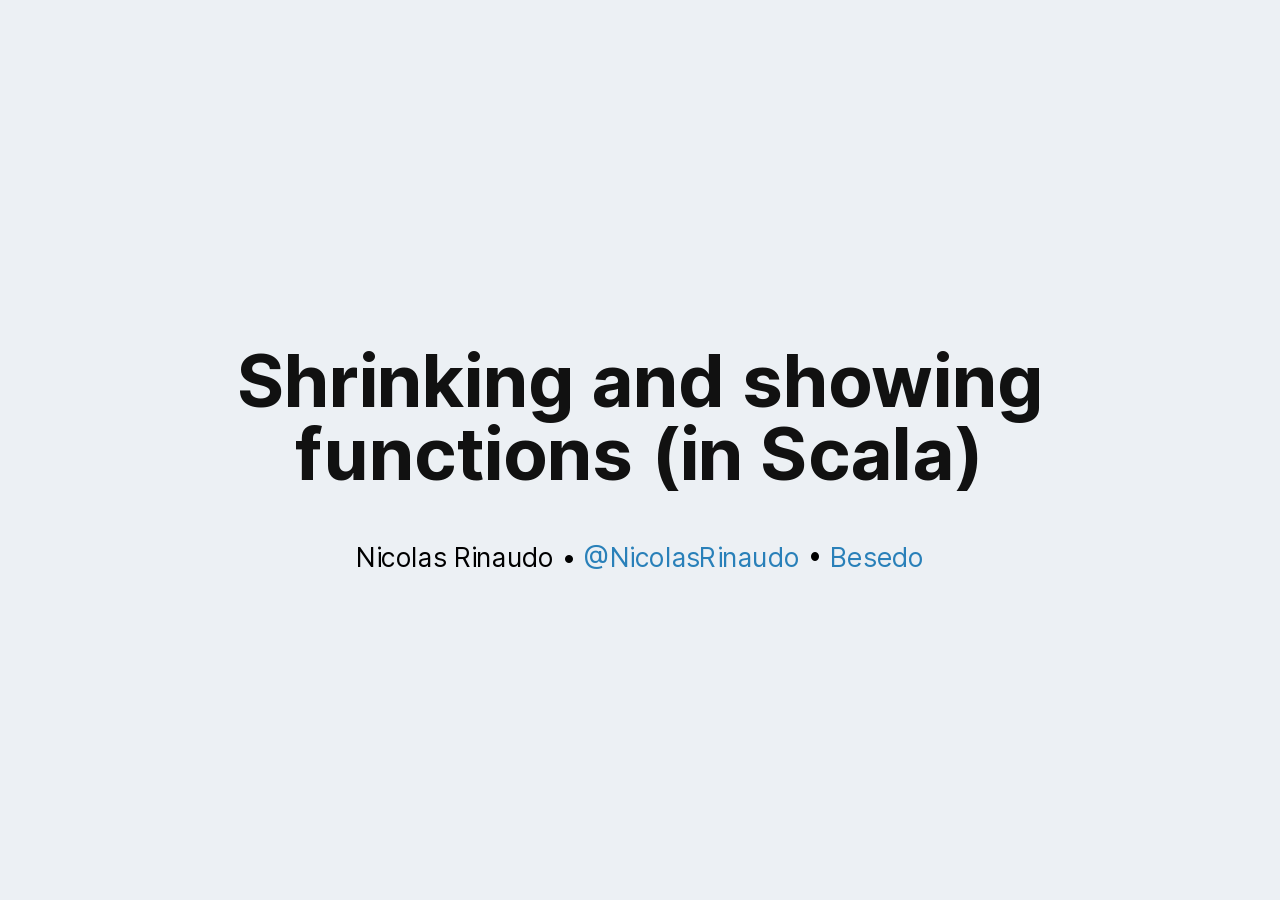
==== index.html @ 838c1897 "updated site" ====
<!DOCTYPE html>
<html>
    <head>
        <title>Shrinking and showing functions (in Scala)</title>
        <meta http-equiv="Content-Type" content="text/html; charset=UTF-8"/>
        <link rel="stylesheet" type="text/css" href="css/style.css"/>
    </head>
    <body>
        <textarea id="source">
class: center, middle

# Shrinking and showing functions (in Scala)

Nicolas Rinaudo • [@NicolasRinaudo] • [Besedo]

---




```scala
val propReverseAppend = forAllNoShrink { (
    xs: List[Int],
    ys: List[Int]
  ) =>
    xs.reverse ++ ys.reverse == (xs ++ ys).reverse
}
```
--

```scala
validate(propReverseAppend)
// ✖ Failed with:
//  - ARG_0: List(2147483647, -416991762, 1919426110, 214748364…
//  - ARG_1: List(1983671757, 1143650104, -756315050, 181756746…
```

---

```scala
val propReverseAppend = forAll { (
    xs: List[Int],
    ys: List[Int]
  ) =>
    xs.reverse ++ ys.reverse == (xs ++ ys).reverse
}
```
--

```scala
validate(propReverseAppend)
// ✖ Failed with:
//  - ARG_0: List(0)
//  - ARG_1: List(1)
```

---

```scala
val propMapFilter = forAll { (
    is: List[Int],
    f : Int => Int,
    p : Int => Boolean
  ) =>
    is.filter(p).map(f) == is.map(f).filter(p)
}
```

--

```scala
validate(propMapFilter)
// ✖ Failed with:
//  - ARG_0: List(1)
//  - ARG_1: <function>
//  - ARG_2: <function>
```

---

class: center, middle

# `Unit => C`

---

```scala
val propUnit = forAll { (f: Unit => Int) =>
  f() == 0
}
```

--

```scala
validate(propUnit)
// ✖ Failed with:
//  - ARG_0: <function>
```

---

```scala
case class UnitFun[C](value: C) extends (Unit => C) {

  override def apply(u: Unit) = value

  override def toString = s"{() => $value}"
}
```

---

```scala
implicit def arbUnitFun[C: Arbitrary] = Arbitrary[Unit => C](
  arbitrary[C].map(UnitFun.apply)
)
```

---

```scala
val propUnit = forAll { (f: Unit => Int) =>
  f() == 0
}
```

--

```scala
validate(propUnit)
// ✖ Failed with:
//  - ARG_0: {() => 581163233}
```

---

```scala
implicit def shrinkUnit[C: Shrink] = Shrink[Unit => C] {

    case UnitFun(c) => shrink(c).map(UnitFun.apply)

    case _          => Stream.empty
}
```

---

```scala
val propUnit = forAll { (f: Unit => Int) =>
  f() == 0
}
```

--

```scala
validate(propUnit)
// ✖ Failed with:
//  - ARG_0: {() => 1}
```

---

## Key takeaways

When the domain is small enough, it's easy:
- introduce a dedicated type with custom toString and shrink
- override the default `Arbitrary` function instance for that type.


---

class: center, middle

# `Boolean => C`

---

```scala
val propBool = forAll { (f: Boolean => Int) =>
  f(true) == f(false)
}
```

--

```scala
validate(propBool)
// ✖ Failed with:
//  - ARG_0: <function>
```

---

```scala
case class BoolFun[C](f: Boolean => C) extends (Boolean => C) {
  override def apply(b: Boolean) = f(b)
  override def toString =
    s"{true => ${f(true)}, false => ${f(false)}}"
}
```

---

```scala
def genBoolean[C: Arbitrary]: Gen[Boolean => C] =
  Gen.function1[Boolean, C](arbitrary[C]).
    map(BoolFun.apply)

implicit def arbBoolean[C: Arbitrary]: Arbitrary[Boolean => C] =
  Arbitrary(genBoolean[C])
```

---

```scala
val propBool = forAll { (f: Boolean => Int) =>
  f(true) == f(false)
}
```

--

```scala
validate(propBool)
// ✖ Failed with:
//  - ARG_0: {true => 2147483647, false => 1862882517}
```

---

```scala
def booleanFunction[C](onTrue: => C, onFalse: => C): Boolean => C =  {
  case true  => onTrue
  case false => onFalse
}
```

```scala
implicit def shrinkBoolean[C: Shrink]: Shrink[Boolean => C] =
  Shrink {
    case BoolFun(f) =>
      shrink(f(true)).map(c => BoolFun(booleanFunction(c, f(false)))) #:::
      shrink(f(false)).map(c => BoolFun(booleanFunction(f(true), c)))

    case _ =>
      Stream.empty
  }
```

---

```scala
val propBool = forAll { (f: Boolean => Int) =>
  f(true) == f(false)
}
```

--

```scala
validate(propBool)
// ✖ Failed with:
//  - ARG_0: {true => 0, false => 1}
```

---

## Key takeaways

Working with booleans is not very different than with units.

Maybe we can factor out the common aspects?

---

class: center, middle

# `A =>> C`





---

Not taking a Shrink[C] here because I'm listing the things we need from the initial implems:
- `toString` (which we refactor to `table`)
- a shrinking mechanism

```scala
trait =>>[A, C] extends (A => C) {
  def table: List[(A, C)]
  def shrink(shrinkC: C => Stream[C]): Stream[A =>> C]

  override def toString = table.map { case (in, out) => s"$in => $out" }.mkString("{", ", ", "}")
}
```

---

```scala
implicit def shrinkFunction[A, C: Shrink] = Shrink[A => C] {

  case f: (A =>> C) => f.shrink(shrink[C])

  case _            => Stream.empty
}

```

---

Let's define a creation helper so that it's slightly less painful in the future...

---

```scala
def fun[A, C](
  eval    : A => C,
  values  : => List[(A, C)],
  shrinker: (C => Stream[C]) => Stream[A =>> C]
) = new (A =>> C) {

  override def apply(a: A) = eval(a)

  override def table = values

  override def shrink(shrinkC: C => Stream[C]) = shrinker(shrinkC)
}
```

---

```scala
def unit[C](value: C): (Unit =>> C) = fun(
  eval     = _ => value,

  values   = List(() -> value),

  shrinker = shrinkC => shrinkC(value).map(unit)
)
```

---

```scala
implicit def arbFun[A: Cogen, C: Arbitrary] = Arbitrary[A => C] {
  Gen.function1[A, C](arbitrary[C]).map(???)
}
```

Can we abstract over the notion of, given an `A => C`, going into an `A =>> C`?

---

```scala
trait Argument[A] {
  def build[C](f: A => C): A =>> C
}

object Argument {
  def apply[A](implicit arg: Argument[A]): Argument[A] = arg
}
```

---

```scala
implicit def arbFun[A: Argument: Cogen, C: Arbitrary] =
  Arbitrary[A => C] {
    Gen.function1[A, C](arbitrary[C]).
      map(Argument[A].build)
  }
```

---

```scala
implicit def argUnit = new Argument[Unit] {
  override def build[C](f: Unit => C) = unit(f())
}
```

---

```scala
val propUnit = forAll { (f: Unit => Int) =>
  f() == 0
}
```

--

```scala
validate(propUnit)
// ✖ Failed with:
//  - ARG_0: {() => 1}
```

---

## Placeholder

```scala
def bool[C](f: Boolean => C): (Boolean =>> C) = {
  def copy(onTrue: C = f(true), onFalse: C = f(false)) = bool {
    case true  => onTrue
    case false => onFalse
  }

  fun(
    eval     = f,

    values   = List(true -> f(true), false -> f(false)),

    shrinker = shrinkC =>
      shrinkC(f(true)).map(c => copy(onTrue = c)) #:::
      shrinkC(f(false)).map(c => copy(onFalse = c))
  )
}
```

---

```scala
implicit def argBool = new Argument[Boolean] {
  override def build[C](f: Boolean => C) = bool(f)
}
```

---

```scala
val propBool = forAll { (f: Boolean => Int) =>
  f(true) == f(false)
}
```

--

```scala
validate(propBool)
// ✖ Failed with:
//  - ARG_0: {true => 0, false => 1}
```

---

```scala
sealed trait Answer

object Answer {
  case object Yes extends Answer
  case object No extends Answer
}
```

---

## Placeholder

```scala
def imap[A, B, C](
  to  : A => B,
  from: B => A,
  f   : B =>> C
): (A =>> C) = fun(

    eval     = to andThen f,

    values   = f.table.map {
      case (b, c) => (from(b),  c)
    },

    shrinker = shrinkC => f.
      shrink(shrinkC).
      map { b2c => imap(to, from, b2c) }
  )
```

---

```scala
implicit val argAnswer = new Argument[Answer] {
  val to: Answer => Boolean = {
    case Answer.Yes => true
    case Answer.No  => false
  }

  val from: Boolean => Answer = {
    case true => Answer.Yes
    case false => Answer.No
  }

  override def build[C](f: Answer => C) =
    imap(to, from, bool(from andThen f))
}
```

---

```scala
val propAnswer = forAll { (f: Answer => Int) =>
  f(Answer.Yes) == f(Answer.No)
}
```

--

```scala
validate(propAnswer)
// ✖ Failed with:
//  - ARG_0: {Yes => 0, No => 1}
```

---

```scala
def argMap[A, B: Argument](to: A => B, from: B => A) =
  new Argument[A] {
    override def build[C](f: A => C) =
      imap(to, from, Argument[B].build(from andThen f))
  }
```

---

```scala
implicit val argAnswer = {
  val to: Answer => Boolean = {
    case Answer.Yes => true
    case Answer.No  => false
  }

  val from: Boolean => Answer = {
    case true => Answer.Yes
    case false => Answer.No
  }

  argMap(to, from)
}
```

---

```scala
val propAnswer = forAll { (f: Answer => Int) =>
  f(Answer.Yes) == f(Answer.No)
}
```

--

```scala
validate(propAnswer)
// ✖ Failed with:
//  - ARG_0: {Yes => 0, No => 1}
```

---

At this point we've done something fairly nice: we've expressed an `Argument` for a given type in terms of a pre-existing instance for an equivalent type.

This is where we dig in our theorical knowledge to remember that types of equal arity were equivalent: it's always possible to have a mapping from one to the other and back.

What if we provided the basic building blocks?

---

Either, which is pretty simple: `Either[A, B] =>> C`.

A sum type is a discriminated union of values. So `Either[A, B]` is really `Left(a)` union `Right(b)`.

Similarly: `Either[A, B] =>> C` is really `Left[A] =>> C` union `Right[B] =>> C`


---

```scala
def left[A, B, C](f: A =>> C): (Either[A, B] =>> C) = fun(
  eval     = {
    case Left(a) => f(a)
    case Right(_) => ???
  },

  values   = f.table.map { case (a, c) => (Left(a), c) },

  shrinker = shrinkC => f.shrink(shrinkC).map(left)
)
```

---

We have a problem. `FunLeft` is suddenly not defined for all of its domain.

But... that's not a *problem*, it's a feature! We want to shrink our functions, right? This allows us to shrink their domains, removing entire swathes of possible values in one go.

This requires some refactoring though...

---




```scala
trait =>>[A, C] extends (A => Option[C]) {

  def table: List[(A, C)]

  def shrink(shrinkC: C => Stream[C]): Stream[A =>> C]

  override def toString = table.
    map { case (in, out) => s"$in => $out" }.
    mkString("{", ", ", "}")
}
```

---

```scala
def fun[A, C](
  eval    : A => Option[C],
  values  : => List[(A, C)],
  shrinker: (C => Stream[C]) => Stream[A =>> C]
) = new (A =>> C) {

  override def apply(a: A) = eval(a)

  override def table = values

  override def shrink(shrinkC: C => Stream[C]) = shrinker(shrinkC)
}
```

---

```scala
def unit[C](value: C): (Unit =>> C) = fun(
  eval     = _ => Some(value),
  values   = List(() -> value),
  shrinker = shrinkC => shrinkC(value).map(unit)
)
```

---

```scala
def void[A, C]: (A =>> C) = fun(
  eval     = _ => None,
  values   = List.empty,
  shrinker = _ => Stream.empty
)
```

---

```scala
def unit[C](value: C): (Unit =>> C) = fun(
  eval     = _ => Some(value),
  values   = List(() -> value),
  shrinker = shrinkC => void[Unit, C] #:: shrinkC(value).map(unit)
)
```

---

```scala
def imap[A, B, C](
  to  : A => B,
  from: B => A,
  f   : B =>> C
): (A =>> C) = fun(

  eval     = a => f(to(a)),

  values   = f.table.map { case (b, c) => from(b) -> c },

  shrinker = shrinkC => f.
    shrink(shrinkC).
    map { b2c => imap(to, from, b2c) }
)
```

---

Good opportunity to revisit the current infra we developed.

---

```scala
trait Argument[A] {
  def build[C](f: A => C): A =>> C
}

object Argument {
  def apply[A](implicit arg: Argument[A]): Argument[A] = arg
}
```

---


```scala
implicit def argUnit = new Argument[Unit] {
  override def build[C](f: Unit => C) = unit(f())
}

def argMap[A, B: Argument](to: A => B, from: B => A) = new Argument[A] {
  override def build[C](f: A => C) = imap(to, from, Argument[B].build(from andThen f))
}
```


---

```scala
implicit def arbFun[A: Argument: Cogen, C: Arbitrary] =
  Arbitrary[A => C] {
    Gen.function1[A, C](arbitrary[C]).
      map(Argument[A].build)
  }
//              map(Argument[A].build)
//                              ^
// On line 5: error: polymorphic expression cannot be instantiated to expected type;
//         found   : [C(in method build)](A => C(in method build)) => A =>> C(in method build)
//         required: (A => C(in method arbFun)) => (A => C(in method arbFun))
```

---

We can't do that, because `=>>` is partial, and we're working with total functions. We need some way of turning a `=>>` into a total function.

---

```scala
case class Fun[A, C](fun: A =>> C, undef: C) extends (A => C) {

  override def apply(a: A) = fun(a).getOrElse(undef)

  def shrink(shrinkC: C => Stream[C]): Stream[Fun[A, C]] =
    fun.shrink(shrinkC).map(f => copy(fun = f)) #:::
    shrinkC(undef).map(d => copy(undef = d))

  override def toString = {
    val raw = fun.table.map { case (a, c) => s"$a => $c" } ++
              List(s"_ => $undef")

    raw.mkString("{", ", ", "}")
  }
}
```

---

```scala
def genFun[A: Argument: Cogen, C: Arbitrary] =
  Gen.function1[A, C](arbitrary[C]).
    map(Argument[A].build)

implicit def arbFun[A: Argument: Cogen, C: Arbitrary] =
  Arbitrary[A => C](for {
    fun   <- genFun[A, C]
    undef <- arbitrary[C]
  } yield Fun(fun, undef))
```

---

```scala
implicit def shrinkFunction[A, C: Shrink] = Shrink[A => C] {

  case f: Fun[A, C] => f.shrink(shrink)

  case _            => Stream.empty
}
```

---

```scala
def left[A, B, C](f: A =>> C): (Either[A, B] =>> C) = fun(
  eval = {
    case Left(a)  => f(a)
    case Right(_) => None
  },
  values = f.table.map { case (a, c) => (Left(a), c) },
  shrinker = shrinkC => f.shrink(shrinkC).map(a2c => left(a2c))
)
```
---

```scala
def right[A, B, C](f: B =>> C): (Either[A, B] =>> C) = fun(
  eval = {
    case Left(_)  => None
    case Right(b) => f(b)
  },
  values = f.table.map { case (b, c) => (Right(b), c) },
  shrinker = shrinkC => f.shrink(shrinkC).map(b2c => right(b2c))
)
```

---

```scala
def union[A, C](f1: A =>> C, f2: A =>> C): (A =>> C) = fun(

  eval = a => f1(a).orElse(f2(a)),

  values = f1.table ++ f2.table,

  shrinker = shrinkC =>
    f1                                          #::
    f2                                          #::
    f1.shrink(shrinkC).map(f1 => union(f1, f2)) #:::
    f2.shrink(shrinkC).map(f2 => union(f1, f2))
)
```

---

```scala
implicit def argEither[A: Argument, B: Argument] = new Argument[Either[A, B]] {
  override def build[C](f: Either[A, B] => C) = union(
   left(Argument[A].build(a => f(Left(a)))),
   right(Argument[B].build(b => f(Right(b))))
  )
}
```

---

```scala
implicit val boolArg = {

  type Repr = Either[Unit, Unit]

  val to: Boolean => Repr = {
    case true => Left(())
    case false => Right(())
  }

  val from: Repr => Boolean = {
    case Left(()) => true
    case Right(()) => false
  }

  argMap(to, from)
}
```

---

```scala
val propBool = forAll { (f: Boolean => Int) =>
  f(true) == f(false)
}
```

--

```scala
validate(propBool)
// ✖ Failed with:
//  - ARG_0: {true => 0, _ => -1}
```

---

```scala
sealed trait Trilean

object Trilean {
  case object True extends Trilean
  case object False extends Trilean
  case object Unknown extends Trilean
}
```

---

## Placeholder

```scala
implicit val argTrilean = {

  type Repr = Either[Unit, Either[Unit, Unit]]

  val to: Trilean => Repr = {
    case Trilean.True    => Left(())
    case Trilean.False   => Right(Left(()))
    case Trilean.Unknown => Right(Right(()))
  }

  val from: Repr => Trilean = {
    case Left(())         => Trilean.True
    case Right(Left(()))  => Trilean.False
    case Right(Right(())) => Trilean.Unknown
  }

  argMap(to, from)
}
```

---

```scala
val propTrilean = forAll { (f: Trilean => Int) =>
  f(Trilean.True) == f(Trilean.False)
}
```

--

```scala
validate(propTrilean)
// ✖ Failed with:
//  - ARG_0: {True => 0, _ => -1}
```

---

## Placeholder

```scala
def couple[A, B, C](f: A =>> (B =>> C)): ((A, B) =>> C) = fun(

  eval = { case (a, b) =>
    for {
      b2c <- f(a)
      c   <- b2c(b)
    } yield c
  },

  values = for {
    (a, b2c) <- f.table
    (b, c)   <- b2c.table
  } yield (a, b) -> c,

  shrinker = shrinkC => f.
    shrink(b2c => b2c.shrink(shrinkC)).
    map(a2b2c => couple(a2b2c))
)
```

---

```scala
implicit def argTuple[A: Argument, B: Argument] = new Argument[(A, B)] {
  override def build[C](f: ((A, B)) => C) = couple(
    Argument[A].build(a => Argument[B].build(b => f((a, b))))
  )
}
```

---

```scala
case class BoolPair(b1: Boolean, b2: Boolean)

implicit val argBoolPair = {

  type Repr = (Boolean, Boolean)

  val to: BoolPair => Repr =
    pair => (pair.b1, pair.b2)

  val from: Repr => BoolPair = {
    case (b1, b2) => BoolPair(b1, b2)
  }

  argMap(to, from)
}
```

---

```scala
val propBoolPair = forAll { (f: BoolPair => Int) =>
  f(BoolPair(true, false)) == f(BoolPair(false, true))
}
```

--

```scala
validate(propBoolPair)
// ✖ Failed with:
//  - ARG_0: {BoolPair(true,false) => 0, _ => -1}
```

---

```scala
implicit def argOption[A: Argument] = {

  type Repr = Either[Unit, A]

  val to: Option[A] => Repr = {
    case Some(a) => Right(a)
    case None    => Left(())
  }

  val from: Repr => Option[A] = {
    case Right(a) => Some(a)
    case Left(_)  => None
  }

  argMap(to, from)
}
```

---

```scala
val propOption = forAll { (f: Option[Boolean] => Int) =>
  f(None) == f(Some(true))
}
```

--

```scala
validate(propOption)
// ✖ Failed with:
//  - ARG_0: {Some(true) => 0, _ => -1}
```

---

```scala
implicit def argList[A: Argument]: Argument[List[A]] = {

  type Repr = Option[(A, List[A])]

  val to: List[A] => Repr = {
    case head :: tail => Some((head, tail))
    case Nil          => None
  }

  val from: Repr => List[A] = {
    case Some((head, tail)) => head :: tail
    case None               => Nil
  }

  argMap(to, from)
}
```

---

.foreground[![Big badaboom](img/large-explosion.png)]

```scala
implicit def argList[A: Argument]: Argument[List[A]] = {

  type Repr = Option[(A, List[A])]

  val to: List[A] => Repr = {
    case head :: tail => Some((head, tail))
    case Nil          => None
  }

  val from: Repr => List[A] = {
    case Some((head, tail)) => head :: tail
    case None               => Nil
  }

  argMap(to, from)
}
```

---

```scala
def imap[A, B, C](
  to  : A => B,
  from: B => A,
  f   : => B =>> C
): (A =>> C) = fun(

  eval     = a => f(to(a)),

  values   = f.table.map { case (b, c) => from(b) -> c },

  shrinker = shrinkC => f.
    shrink(shrinkC).
    map { b2c => imap(to, from, b2c) }
)
```

---

```scala
def argMap[A, B](to: A => B, from: B => A)(implicit argB: => Argument[B]) = new Argument[A] {
  override def build[C](f: A => C) = imap(to, from, argB.build(from andThen f))
}
```

---

```scala
def left[A, B, C](f: => A =>> C): (Either[A, B] =>> C) = fun(
  eval = {
    case Left(a)  => f(a)
    case Right(_) => None
  },
  values = f.table.map { case (a, c) => (Left(a), c) },
  shrinker = shrinkC => f.shrink(shrinkC).map(a2c => left(a2c))
)
```
---

```scala
def right[A, B, C](f: => B =>> C): (Either[A, B] =>> C) = fun(
  eval = {
    case Left(_)  => None
    case Right(b) => f(b)
  },
  values = f.table.map { case (b, c) => (Right(b), c) },
  shrinker = shrinkC => f.shrink(shrinkC).map(b2c => right(b2c))
)
```

---

```scala
def union[A, C](f1: => A =>> C, f2: => A =>> C): (A =>> C) = fun(

  eval = a => f1(a).orElse(f2(a)),

  values = f1.table ++ f2.table,

  shrinker = shrinkC =>
    f1                                          #::
    f2                                          #::
    f1.shrink(shrinkC).map(f1 => union(f1, f2)) #:::
    f2.shrink(shrinkC).map(f2 => union(f1, f2))
)
```

---

```scala
implicit def argEither[A, B](implicit argA: => Argument[A], argB: => Argument[B]) = new Argument[Either[A, B]] {
  override def build[C](f: Either[A, B] => C) = union(
   left(argA.build(a => f(Left(a)))),
   right(argB.build(b => f(Right(b))))
  )
}
```

---

```scala
def couple[A, B, C](f: => A =>> (B =>> C)): ((A, B) =>> C) = fun(

  eval = { case (a, b) =>
    for {
      b2c <- f(a)
      c   <- b2c(b)
    } yield c
  },

  values = for {
    (a, b2c) <- f.table
    (b, c)   <- b2c.table
  } yield (a, b) -> c,

  shrinker = shrinkC => f.
    shrink(b2c => b2c.shrink(shrinkC)).
    map(a2b2c => couple(a2b2c))
)
```

---

```scala
implicit def argTuple[A, B](implicit argA: => Argument[A], argB: => Argument[B]) = new Argument[(A, B)] {
  override def build[C](f: ((A, B)) => C) = couple(
    argA.build(a => argB.build(b => f((a, b))))
  )
}
```

---

```scala
implicit def argList[A: Argument]: Argument[List[A]] = {

  type Repr = Option[(A, List[A])]

  val to: List[A] => Repr = {
    case head :: tail => Some((head, tail))
    case Nil          => None
  }

  val from: Repr => List[A] = {
    case Some((head, tail)) => head :: tail
    case None               => Nil
  }

  argMap(to, from)
}
```

---

```scala
val propList = forAll { (f: List[Boolean] => Int) =>
  f(List.empty) == f(List(true))
}
```

--

```scala
validate(propList)
// ✖ Failed with:
//  - ARG_0: {List(true) => 0, _ => -1}
```

---

## Placeholder

```scala
implicit def argInt: Argument[Int] = {

  type Repr = Either[(Boolean, Int), Boolean]

  def div2(i: Int): Int = math.floor(i / 2D).toInt

  val to: Int => Repr = {
    case 0  => Right(false)
    case -1 => Right(true)
    case i  => Left((i % 2 != 0, div2(i)))
  }

  val from: Repr => Int = {
    case Right(true)  => -1
    case Right(false) => 0
    case Left((b, i)) => 2 * i + (if(b) 1 else 0)
  }

  argMap(to, from)
}
```

---

```scala
val propInt = forAll { (f: Int => Int) =>
  f(1) == f(2)
}
```

--

```scala
validate(propInt)
// ✖ Failed with:
//  - ARG_0: {1 => 0, _ => -1}
```

---

```scala
implicit val argChar: Argument[Char] =
  argMap[Char, Int](_.toInt, _.toChar)
```

---

```scala
val propChar = forAll { (f: Char => Int) =>
  f('a') == f('b')
}
```

--

```scala
validate(propChar)
// ✖ Failed with:
//  - ARG_0: {a => 0, _ => -1}
```

---

```scala
implicit val argString: Argument[String] =
  argMap[String, List[Char]](_.toList, _.mkString)
```

---

```scala
val propString = forAll { (f: String => Int) =>
  f("Haskell") == f("Scala")
}
```

--

```scala
validate(propString)
// ✖ Failed with:
//  - ARG_0: {Scala => 0, _ => -1}
```

---

```scala
val propMapFilter = forAll { (
    is: List[Int],
    f : Int => Int,
    p : Int => Boolean
  ) =>
    is.filter(p).map(f) == is.map(f).filter(p)
}
```

--

```scala
validate(propMapFilter)
// ✖ Failed with:
//  - ARG_0: List(1)
//  - ARG_1: {_ => -3}
//  - ARG_2: {-3 => false, _ => true}
```

---

class: center, middle

# Questions?

Nicolas Rinaudo • [@NicolasRinaudo] • [Besedo]

[@NicolasRinaudo]:https://twitter.com/NicolasRinaudo
[Besedo]:https://twitter.com/besedo_official
    </textarea>
    <script src="js/remark.js" type="text/javascript">
    </script>
    <script type="text/javascript">
        var slideshow = remark.create({
          highlightStyle: 'github',
          highlightSpans: true,
          highlightLines: true
      });
    </script>
  </body>
</html>
---- css/style.css ----
@import './fira_code/fira_code.css';
@import './inter/inter.css';

body {
    font:           400 16px/1.5 'Inter';
    margin:         0;
	padding:        0;
	border:         0;
	vertical-align: baseline;
}

.remark-inline-code, .remark-code {
    font-family:  "Fira Code";
    color:         #586e75;
}

a .remark-inline-code {
    color: #268bd2;
}

.remark-code {
    border-radius: 5px;
    white-space:   pre-wrap;       /* CSS 3 */
    white-space:   -moz-pre-wrap;  /* Mozilla, since 1999 */
    white-space:   -pre-wrap;      /* Opera 4-6 */
    white-space:   -o-pre-wrap;    /* Opera 7 */
    word-wrap:     break-word;       /* Internet Explorer 5.5+ */
}

.remark-slide-content, .remark-slide-container {
    background: #ecf0f4;
}

.remark-slide-scaler {
    box-shadow: none;
}

h1, h2, h3, .section {
    color:       #111111;
    line-height: 100%;
}

.super {
    vertical-align: super;
    font-size:      .5em;
}

.section {
    font-weight: bold;
}

.section::after {
    content: ":";
}

h2 {
    margin: 32px 0;
    font-weight: 100;
}

a {
    color:           #2980b9;
    text-decoration: none;
}

blockquote {
  background:                 #f9f9f9;
  border-left:                10px solid #dfdedc;
  margin:                     1.5em 10px;
  padding:                    0.5em 10px;
  quotes:                     "\201C""\201D""\2018""\2019";
  color:                      #5f5e5c;
  border-top-right-radius:    5px;
  border-bottom-right-radius: 5px;
}

blockquote p {
  display: inline;
}

table {
    border-collapse: collapse;
    background:      #fff;
    width:           100%;
}

th {
    background: #2980b9;
    color:      #ecf0f4;
}

th, td {
    border:     1px solid #ecf0f4;
    padding:    5px 10px 5px 10px;
    text-align: center
}

/** Relatively nasty fix to fix cell width when a table appears bit by bit. */

.fix2 td, .fix2 th  {
  width: 50%;
}

.fix3 td, .fix3 th  {
  width: 33%;
}


th:empty, td:empty {
    background: #ecf0f4;
    padding:    0;
    width:      4px;
}

th .remark-inline-code {
    border:        none;
    background:    none;
    color:         #fff;
}

.fright {
    float: right;
}

.fleft {
    float: left;
}

.foreground {
    float: right;
    position: absolute;
    right: -200px;
    top: -100px;
}

.remark-slide-number {
    display: none;
}

.remark-code-span-highlighted, .remark-code-line-highlighted, .highlight {
    padding         : 0;
    background-color: #ffca40;
}

.highlight {
    padding-bottom  : 1px;
}

.highlight .remark-inline-code, .highlight .remark-code {
    color:         inherit;
    background:    inherit;
    border:        1px solid #52f2c5;
    padding-bottom: 0;
}

.remark-code-span-highlighted .hljs-comment, .remark-code-line-highlighted .hljs-comment,
.hljs-comment .remark-code-span-highlighted, .hljs-comment .remark-code-line-highlighted {
    color      : #000;
    font-weight: bold;
}

.annotated img {
    float   : right;
    position: absolute;
    right   : 100px;
    top     : 100px;
}

img {
    max-width: 100%;
}

.diff-rm .remark-code-span-highlighted, .highlight {
    background-color: #fdb8c0;
}

.diff-rm .remark-code-line-highlighted {
    background-color: #ffeef0;
    position: relative;
}

.diff-add .remark-code-span-highlighted, .highlight {
    background-color: #acf2bd;
}

.diff-add .remark-code-line-highlighted {
    background-color: #e6ffed;
    position: relative;
}
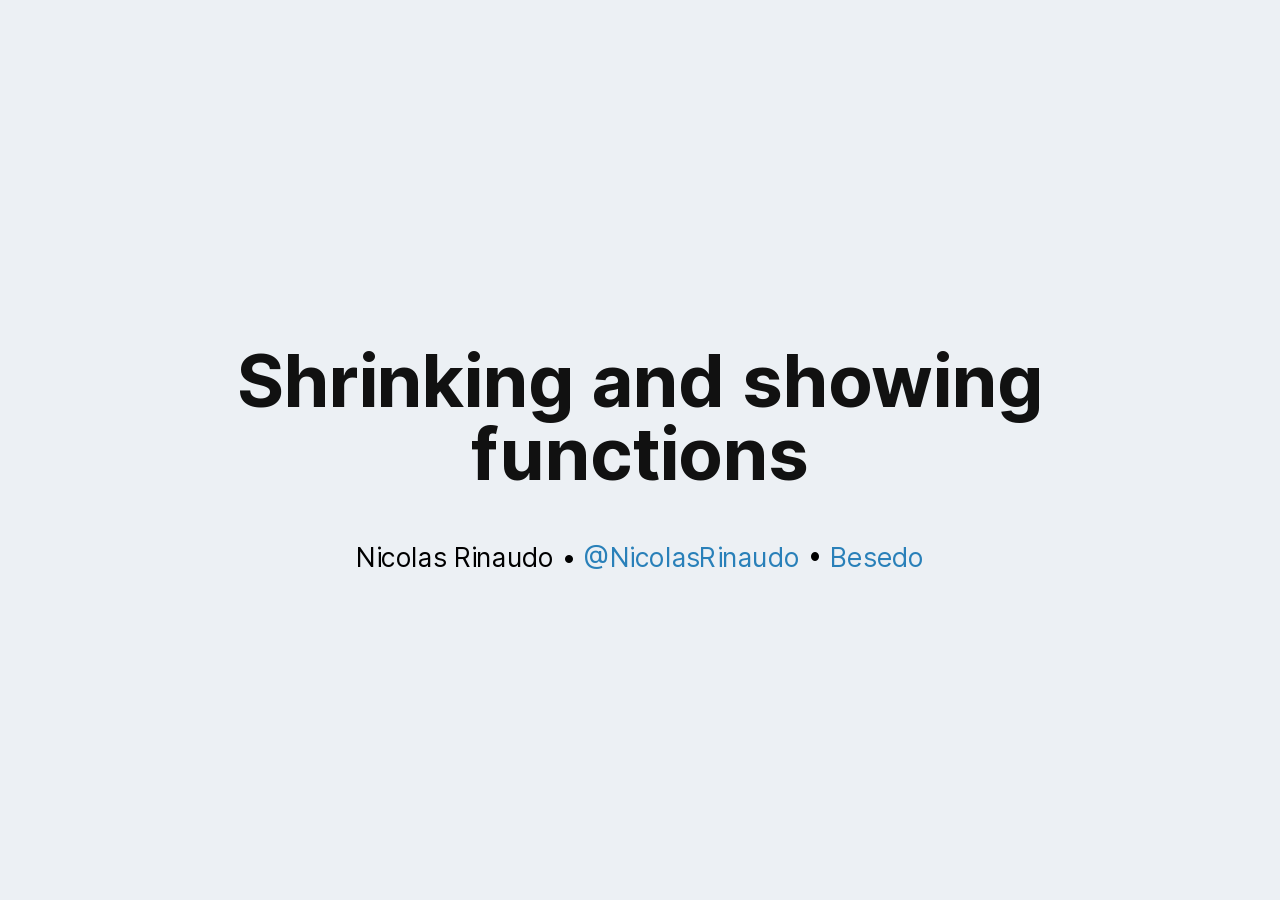
==== commit 4141faaf: "updated site" ====
--- a/index.html
+++ b/index.html
@@ -9,7 +9,7 @@
         <textarea id="source">
 class: center, middle
 
-# Shrinking and showing functions (in Scala)
+# Shrinking and showing functions
 
 Nicolas Rinaudo • [@NicolasRinaudo] • [Besedo]
 
@@ -17,6 +17,8 @@
 
 
 
+
+## A simple property
 
 ```scala
 val propReverseAppend = forAllNoShrink { (
@@ -26,6 +28,7 @@
     xs.reverse ++ ys.reverse == (xs ++ ys).reverse
 }
 ```
+
 --
 
 ```scala
@@ -36,6 +39,23 @@
 ```
 
 ---
+
+## A simple property
+
+.diff-rm[
+```scala
+*val propReverseAppend = forAll`NoShrink` { (
+    xs: List[Int],
+    ys: List[Int]
+  ) =>
+    xs.reverse ++ ys.reverse == (xs ++ ys).reverse
+}
+```
+]
+
+---
+
+## A simple property
 
 ```scala
 val propReverseAppend = forAll { (
@@ -55,6 +75,8 @@
 ```
 
 ---
+
+## Random functions
 
 ```scala
 val propMapFilter = forAll { (
@@ -80,9 +102,27 @@
 
 class: center, middle
 
+# Shrinking and showing functions
+
+Nicolas Rinaudo • [@NicolasRinaudo] • [Besedo]
+
+---
+
+class: center, middle
+
+# Shrinking and showing functions (in Scala)
+
+Nicolas Rinaudo • [@NicolasRinaudo] • [Besedo]
+
+---
+
+class: center, middle
+
 # `Unit => C`
 
 ---
+
+## Testing `Unit => C`
 
 ```scala
 val propUnit = forAll { (f: Unit => Int) =>
@@ -100,24 +140,31 @@
 
 ---
 
-```scala
-case class UnitFun[C](value: C) extends (Unit => C) {
-
-  override def apply(u: Unit) = value
-
-  override def toString = s"{() => $value}"
-}
-```
-
----
+## Showing `Unit => C`
+
+```scala
+case class UnitFun[C](f: Unit => C) extends (Unit => C) {
+
+  override def apply(u: Unit) = f()
+
+  override def toString = s"{() => ${f()}}"
+}
+```
+
+---
+
+## Showing `Unit => C`
 
 ```scala
 implicit def arbUnitFun[C: Arbitrary] = Arbitrary[Unit => C](
-  arbitrary[C].map(UnitFun.apply)
+  Gen.function1[Unit, C](arbitrary[C]).
+    map(UnitFun.apply)
 )
 ```
 
 ---
+
+## Showing `Unit => C`
 
 ```scala
 val propUnit = forAll { (f: Unit => Int) =>
@@ -130,21 +177,24 @@
 ```scala
 validate(propUnit)
 // ✖ Failed with:
-//  - ARG_0: {() => 581163233}
-```
-
----
-
-```scala
-implicit def shrinkUnit[C: Shrink] = Shrink[Unit => C] {
-
-    case UnitFun(c) => shrink(c).map(UnitFun.apply)
-
-    case _          => Stream.empty
-}
-```
-
----
+//  - ARG_0: {() => 1862882517}
+```
+
+---
+
+## Shrinking `Unit => C`
+
+```scala
+implicit def shrinkUnitFun[C: Shrink] = Shrink[UnitFun[C]] {
+  case UnitFun(f) =>
+    shrink(f()).
+      map(c => UnitFun(_ => c))
+}
+```
+
+---
+
+## Shrinking `Unit => C`
 
 ```scala
 val propUnit = forAll { (f: Unit => Int) =>
@@ -157,6 +207,37 @@
 ```scala
 validate(propUnit)
 // ✖ Failed with:
+//  - ARG_0: {() => 1862882517}
+```
+
+---
+
+## Shrinking `Unit => C`
+
+```scala
+implicit def shrinkUnit[C: Shrink] = Shrink[Unit => C] {
+
+  case f: UnitFun[C] => shrink(f)
+
+  case _             => Stream.empty
+}
+```
+
+---
+
+## Shrinking `Unit => C`
+
+```scala
+val propUnit = forAll { (f: Unit => Int) =>
+  f() == 0
+}
+```
+
+--
+
+```scala
+validate(propUnit)
+// ✖ Failed with:
 //  - ARG_0: {() => 1}
 ```
 
@@ -164,9 +245,16 @@
 
 ## Key takeaways
 
-When the domain is small enough, it's easy:
-- introduce a dedicated type with custom toString and shrink
-- override the default `Arbitrary` function instance for that type.
+Introducing a dedicated function type allowed us to:
+--
+
+* show a `Unit => C`.
+--
+
+* shrink a `Unit => C`.
+--
+
+* ... but only because its domain was of size 1.
 
 
 ---
@@ -176,6 +264,8 @@
 # `Boolean => C`
 
 ---
+
+## Testing `Boolean => C`
 
 ```scala
 val propBool = forAll { (f: Boolean => Int) =>
@@ -193,9 +283,13 @@
 
 ---
 
+## Showing `Boolean => C`
+
 ```scala
 case class BoolFun[C](f: Boolean => C) extends (Boolean => C) {
+
   override def apply(b: Boolean) = f(b)
+
   override def toString =
     s"{true => ${f(true)}, false => ${f(false)}}"
 }
@@ -203,16 +297,18 @@
 
 ---
 
-```scala
-def genBoolean[C: Arbitrary]: Gen[Boolean => C] =
+## Showing `Boolean => C`
+
+```scala
+implicit def arbBoolean[C: Arbitrary] = Arbitrary[Boolean => C] {
   Gen.function1[Boolean, C](arbitrary[C]).
     map(BoolFun.apply)
-
-implicit def arbBoolean[C: Arbitrary]: Arbitrary[Boolean => C] =
-  Arbitrary(genBoolean[C])
-```
-
----
+}
+```
+
+---
+
+## Showing `Boolean => C`
 
 ```scala
 val propBool = forAll { (f: Boolean => Int) =>
@@ -230,26 +326,30 @@
 
 ---
 
-```scala
-def booleanFunction[C](onTrue: => C, onFalse: => C): Boolean => C =  {
-  case true  => onTrue
-  case false => onFalse
-}
-```
-
-```scala
-implicit def shrinkBoolean[C: Shrink]: Shrink[Boolean => C] =
-  Shrink {
-    case BoolFun(f) =>
-      shrink(f(true)).map(c => BoolFun(booleanFunction(c, f(false)))) #:::
-      shrink(f(false)).map(c => BoolFun(booleanFunction(f(true), c)))
-
-    case _ =>
-      Stream.empty
-  }
-```
-
----
+## Shrinking `Boolean => C`
+
+```scala
+implicit def shrinkBool[C: Shrink] = Shrink[Boolean => C] {
+
+  case BoolFun(f) =>
+
+    def bool(onTrue: C = f(true), onFalse: C = f(false)) =
+      BoolFun {
+        case true  => onTrue
+        case false => onFalse
+      }
+
+    shrink(f(true)).map(b => bool(onTrue = b))   #:::
+    shrink(f(false)).map(b => bool(onFalse = b))
+
+  case _ =>
+    Stream.empty
+}
+```
+
+---
+
+## Shrinking `Boolean => C`
 
 ```scala
 val propBool = forAll { (f: Boolean => Int) =>
@@ -269,9 +369,18 @@
 
 ## Key takeaways
 
-Working with booleans is not very different than with units.
-
-Maybe we can factor out the common aspects?
+
+Introducing a dedicated function type allowed us to:
+--
+
+* show a `Boolean => C`.
+--
+
+* shrink a `Boolean => C`.
+
+--
+
+There is a lot of common code with `Unit => C`.
 
 ---
 
@@ -285,36 +394,23 @@
 
 ---
 
-Not taking a Shrink[C] here because I'm listing the things we need from the initial implems:
-- `toString` (which we refactor to `table`)
-- a shrinking mechanism
+## `A =>> C`
 
 ```scala
 trait =>>[A, C] extends (A => C) {
+
   def table: List[(A, C)]
+
   def shrink(shrinkC: C => Stream[C]): Stream[A =>> C]
 
-  override def toString = table.map { case (in, out) => s"$in => $out" }.mkString("{", ", ", "}")
-}
-```
-
----
-
-```scala
-implicit def shrinkFunction[A, C: Shrink] = Shrink[A => C] {
-
-  case f: (A =>> C) => f.shrink(shrink[C])
-
-  case _            => Stream.empty
-}
-
-```
-
----
-
-Let's define a creation helper so that it's slightly less painful in the future...
-
----
+  override def toString = table.map { case (in, out) =>
+    s"$in => $out" }.mkString("{", ", ", "}")
+  }
+```
+
+---
+
+## `A =>> C`
 
 ```scala
 def fun[A, C](
@@ -333,6 +429,8 @@
 
 ---
 
+## `Unit =>> C`
+
 ```scala
 def unit[C](value: C): (Unit =>> C) = fun(
   eval     = _ => value,
@@ -345,15 +443,37 @@
 
 ---
 
-```scala
-implicit def arbFun[A: Cogen, C: Arbitrary] = Arbitrary[A => C] {
-  Gen.function1[A, C](arbitrary[C]).map(???)
-}
-```
-
-Can we abstract over the notion of, given an `A => C`, going into an `A =>> C`?
-
----
+## `Unit =>> C`
+
+```scala
+val propUnit = forAll { (f: Unit => Int) =>
+  f() == 0
+}
+```
+
+--
+
+```scala
+validate(propUnit)
+// ✖ Failed with:
+//  - ARG_0: <function>
+```
+
+---
+
+## Generating `A =>> C`
+
+```scala
+implicit def arbFun[A: Cogen, C: Arbitrary] =
+  Arbitrary[A => C] {
+    Gen.function1[A, C](arbitrary[C]).
+      map(???)
+  }
+```
+
+---
+
+## Generating `A =>> C`
 
 ```scala
 trait Argument[A] {
@@ -366,6 +486,8 @@
 ```
 
 ---
+
+## Generating `A =>> C`
 
 ```scala
 implicit def arbFun[A: Argument: Cogen, C: Arbitrary] =
@@ -377,6 +499,8 @@
 
 ---
 
+## Generating `Unit =>> C`
+
 ```scala
 implicit def argUnit = new Argument[Unit] {
   override def build[C](f: Unit => C) = unit(f())
@@ -385,6 +509,8 @@
 
 ---
 
+## Generating `Unit =>> C`
+
 ```scala
 val propUnit = forAll { (f: Unit => Int) =>
   f() == 0
@@ -396,15 +522,47 @@
 ```scala
 validate(propUnit)
 // ✖ Failed with:
+//  - ARG_0: {() => 1862882517}
+```
+
+---
+
+## Shrinking `A =>> C`
+
+```scala
+implicit def shrinkFunction[A, C: Shrink] = Shrink[A => C] {
+
+  case f: (A =>> C) => f.shrink(shrink[C])
+
+  case _            => Stream.empty
+}
+```
+
+---
+
+## Shrinking `A =>> C`
+
+```scala
+val propUnit = forAll { (f: Unit => Int) =>
+  f() == 0
+}
+```
+
+--
+
+```scala
+validate(propUnit)
+// ✖ Failed with:
 //  - ARG_0: {() => 1}
 ```
 
 ---
 
-## Placeholder
+## `Boolean =>> C`
 
 ```scala
 def bool[C](f: Boolean => C): (Boolean =>> C) = {
+
   def copy(onTrue: C = f(true), onFalse: C = f(false)) = bool {
     case true  => onTrue
     case false => onFalse
@@ -416,13 +574,15 @@
     values   = List(true -> f(true), false -> f(false)),
 
     shrinker = shrinkC =>
-      shrinkC(f(true)).map(c => copy(onTrue = c)) #:::
-      shrinkC(f(false)).map(c => copy(onFalse = c))
+      shrinkC(f(true)).map(b => copy(onTrue = b)) #:::
+      shrinkC(f(false)).map(b => copy(onFalse = b))
   )
 }
 ```
 
 ---
+
+## `Boolean =>> C`
 
 ```scala
 implicit def argBool = new Argument[Boolean] {
@@ -432,6 +592,8 @@
 
 ---
 
+## `Boolean =>> C`
+
 ```scala
 val propBool = forAll { (f: Boolean => Int) =>
   f(true) == f(false)
@@ -447,6 +609,30 @@
 ```
 
 ---
+
+## Key takeaways
+
+We've developed a mechanism for showing and shrinking arbitrary functions by:
+--
+
+* creating a dedicated type, `A =>> C`.
+--
+
+* providing a way to lift a regular function into that type, `Argument[A]`.
+
+--
+
+We've only seen it work with `Boolean` and `Unit` though...
+
+---
+
+class: center, middle
+
+# `A ≃ B`
+
+---
+
+## `Answer ≃ Boolean`
 
 ```scala
 sealed trait Answer
@@ -459,7 +645,30 @@
 
 ---
 
-## Placeholder
+## `Answer =>> C`
+
+```scala
+def answer[C](
+  to  : Answer => Boolean,
+  from: Boolean => Answer,
+  f   : Boolean =>> C
+): (Answer =>> C) = fun(
+
+    eval     = to andThen f,
+
+    values   = f.table.map {
+      case (b, c) => (from(b), c)
+    },
+
+    shrinker = shrinkC => f.
+      shrink(shrinkC).
+      map { b2c => answer(to, from, b2c) }
+  )
+```
+
+---
+
+## `Answer =>> C`
 
 ```scala
 def imap[A, B, C](
@@ -471,7 +680,7 @@
     eval     = to andThen f,
 
     values   = f.table.map {
-      case (b, c) => (from(b),  c)
+      case (b, c) => (from(b), c)
     },
 
     shrinker = shrinkC => f.
@@ -482,6 +691,8 @@
 
 ---
 
+## Generating `Answer =>> C`
+
 ```scala
 implicit val argAnswer = new Argument[Answer] {
   val to: Answer => Boolean = {
@@ -501,21 +712,7 @@
 
 ---
 
-```scala
-val propAnswer = forAll { (f: Answer => Int) =>
-  f(Answer.Yes) == f(Answer.No)
-}
-```
-
---
-
-```scala
-validate(propAnswer)
-// ✖ Failed with:
-//  - ARG_0: {Yes => 0, No => 1}
-```
-
----
+## Generating `Answer =>> C`
 
 ```scala
 def argMap[A, B: Argument](to: A => B, from: B => A) =
@@ -527,6 +724,8 @@
 
 ---
 
+## Generating `Answer =>> C`
+
 ```scala
 implicit val argAnswer = {
   val to: Answer => Boolean = {
@@ -545,6 +744,8 @@
 
 ---
 
+## Generating `Answer =>> C`
+
 ```scala
 val propAnswer = forAll { (f: Answer => Int) =>
   f(Answer.Yes) == f(Answer.No)
@@ -561,27 +762,32 @@
 
 ---
 
-At this point we've done something fairly nice: we've expressed an `Argument` for a given type in terms of a pre-existing instance for an equivalent type.
-
-This is where we dig in our theorical knowledge to remember that types of equal arity were equivalent: it's always possible to have a mapping from one to the other and back.
-
-What if we provided the basic building blocks?
-
----
-
-Either, which is pretty simple: `Either[A, B] =>> C`.
-
-A sum type is a discriminated union of values. So `Either[A, B]` is really `Left(a)` union `Right(b)`.
-
-Similarly: `Either[A, B] =>> C` is really `Left[A] =>> C` union `Right[B] =>> C`
-
-
----
+## Key takeaways
+
+We can write `A =>> C` for any `A` given:
+--
+
+* a type `B` equivalent to `A`.
+--
+
+* a way of building `B =>> C`.
+
+
+---
+
+class: center, middle
+
+# Sum types
+
+---
+
+## `Either[A, B] =>> C`
 
 ```scala
 def left[A, B, C](f: A =>> C): (Either[A, B] =>> C) = fun(
+
   eval     = {
-    case Left(a) => f(a)
+    case Left(a)  => f(a)
     case Right(_) => ???
   },
 
@@ -593,16 +799,10 @@
 
 ---
 
-We have a problem. `FunLeft` is suddenly not defined for all of its domain.
-
-But... that's not a *problem*, it's a feature! We want to shrink our functions, right? This allows us to shrink their domains, removing entire swathes of possible values in one go.
-
-This requires some refactoring though...
-
----
-
-
-
+
+
+
+## Partial `A =>> C`
 
 ```scala
 trait =>>[A, C] extends (A => Option[C]) {
@@ -618,6 +818,8 @@
 ```
 
 ---
+
+## Partial `A =>> C`
 
 ```scala
 def fun[A, C](
@@ -636,35 +838,51 @@
 
 ---
 
+## Partial `Unit =>> C`
+
 ```scala
 def unit[C](value: C): (Unit =>> C) = fun(
   eval     = _ => Some(value),
+
   values   = List(() -> value),
+
   shrinker = shrinkC => shrinkC(value).map(unit)
 )
 ```
 
 ---
 
+## Partial `Unit =>> C`
+
 ```scala
 def void[A, C]: (A =>> C) = fun(
   eval     = _ => None,
+
   values   = List.empty,
+
   shrinker = _ => Stream.empty
 )
 ```
 
 ---
 
+## Partial `Unit =>> C`
+
 ```scala
 def unit[C](value: C): (Unit =>> C) = fun(
   eval     = _ => Some(value),
+
   values   = List(() -> value),
-  shrinker = shrinkC => void[Unit, C] #:: shrinkC(value).map(unit)
+
+  shrinker = shrinkC =>
+    void[Unit, C] #::
+    shrinkC(value).map(unit)
 )
 ```
 
 ---
+
+## Partial `A =>> C`
 
 ```scala
 def imap[A, B, C](
@@ -685,9 +903,7 @@
 
 ---
 
-Good opportunity to revisit the current infra we developed.
-
----
+## Partial `A =>> C`
 
 ```scala
 trait Argument[A] {
@@ -701,19 +917,29 @@
 
 ---
 
+## Partial `A =>> C`
 
 ```scala
 implicit def argUnit = new Argument[Unit] {
   override def build[C](f: Unit => C) = unit(f())
 }
-
-def argMap[A, B: Argument](to: A => B, from: B => A) = new Argument[A] {
-  override def build[C](f: A => C) = imap(to, from, Argument[B].build(from andThen f))
-}
-```
-
-
----
+```
+
+---
+
+## Partial `A =>> C`
+
+```scala
+def argMap[A, B: Argument](to: A => B, from: B => A) =
+  new Argument[A] {
+    override def build[C](f: A => C) =
+      imap(to, from, Argument[B].build(from andThen f))
+  }
+```
+
+---
+
+## Partial `A =>> C`
 
 ```scala
 implicit def arbFun[A: Argument: Cogen, C: Arbitrary] =
@@ -730,9 +956,7 @@
 
 ---
 
-We can't do that, because `=>>` is partial, and we're working with total functions. We need some way of turning a `=>>` into a total function.
-
----
+## Total `A =>> C`
 
 ```scala
 case class Fun[A, C](fun: A =>> C, undef: C) extends (A => C) {
@@ -754,20 +978,24 @@
 
 ---
 
-```scala
-def genFun[A: Argument: Cogen, C: Arbitrary] =
+## Total `A =>> C`
+
+```scala
+def genShrinkableFun[A: Argument: Cogen, C: Arbitrary] =
   Gen.function1[A, C](arbitrary[C]).
     map(Argument[A].build)
 
 implicit def arbFun[A: Argument: Cogen, C: Arbitrary] =
   Arbitrary[A => C](for {
-    fun   <- genFun[A, C]
+    fun   <- genShrinkableFun[A, C]
     undef <- arbitrary[C]
   } yield Fun(fun, undef))
 ```
 
 ---
 
+## Total `A =>> C`
+
 ```scala
 implicit def shrinkFunction[A, C: Shrink] = Shrink[A => C] {
 
@@ -779,37 +1007,50 @@
 
 ---
 
+## `Either[A, B] =>> C`
+
 ```scala
 def left[A, B, C](f: A =>> C): (Either[A, B] =>> C) = fun(
-  eval = {
+
+  eval     = {
     case Left(a)  => f(a)
     case Right(_) => None
   },
-  values = f.table.map { case (a, c) => (Left(a), c) },
+
+  values   = f.table.map { case (a, c) => (Left(a), c) },
+
   shrinker = shrinkC => f.shrink(shrinkC).map(a2c => left(a2c))
 )
 ```
----
+
+---
+
+## `Either[A, B] =>> C`
 
 ```scala
 def right[A, B, C](f: B =>> C): (Either[A, B] =>> C) = fun(
-  eval = {
+
+  eval     = {
     case Left(_)  => None
     case Right(b) => f(b)
   },
-  values = f.table.map { case (b, c) => (Right(b), c) },
+
+  values   = f.table.map { case (b, c) => (Right(b), c) },
+
   shrinker = shrinkC => f.shrink(shrinkC).map(b2c => right(b2c))
 )
 ```
 
 ---
 
+## `Either[A, B] =>> C`
+
 ```scala
 def union[A, C](f1: A =>> C, f2: A =>> C): (A =>> C) = fun(
 
-  eval = a => f1(a).orElse(f2(a)),
-
-  values = f1.table ++ f2.table,
+  eval     = a => f1(a).orElse(f2(a)),
+
+  values   = f1.table ++ f2.table,
 
   shrinker = shrinkC =>
     f1                                          #::
@@ -821,16 +1062,21 @@
 
 ---
 
-```scala
-implicit def argEither[A: Argument, B: Argument] = new Argument[Either[A, B]] {
-  override def build[C](f: Either[A, B] => C) = union(
-   left(Argument[A].build(a => f(Left(a)))),
-   right(Argument[B].build(b => f(Right(b))))
-  )
-}
-```
-
----
+## `Either[A, B] =>> C`
+
+```scala
+implicit def argEither[A: Argument, B: Argument] =
+  new Argument[Either[A, B]] {
+    override def build[C](f: Either[A, B] => C) = union(
+      left(Argument[A].build(a => f(Left(a)))),
+      right(Argument[B].build(b => f(Right(b))))
+    )
+  }
+```
+
+---
+
+## `Boolean =>> C`
 
 ```scala
 implicit val boolArg = {
@@ -853,6 +1099,8 @@
 
 ---
 
+## `Boolean =>> C`
+
 ```scala
 val propBool = forAll { (f: Boolean => Int) =>
   f(true) == f(false)
@@ -868,6 +1116,8 @@
 ```
 
 ---
+
+## `Trilean =>> C`
 
 ```scala
 sealed trait Trilean
@@ -881,7 +1131,7 @@
 
 ---
 
-## Placeholder
+## `Trilean =>> C`
 
 ```scala
 implicit val argTrilean = {
@@ -906,6 +1156,8 @@
 
 ---
 
+## `Trilean =>> C`
+
 ```scala
 val propTrilean = forAll { (f: Trilean => Int) =>
   f(Trilean.True) == f(Trilean.False)
@@ -922,7 +1174,58 @@
 
 ---
 
-## Placeholder
+## `Option[A] =>> C`
+
+```scala
+implicit def argOption[A: Argument] = {
+
+  type Repr = Either[Unit, A]
+
+  val to: Option[A] => Repr = {
+    case Some(a) => Right(a)
+    case None    => Left(())
+  }
+
+  val from: Repr => Option[A] = {
+    case Right(a) => Some(a)
+    case Left(_)  => None
+  }
+
+  argMap(to, from)
+}
+```
+
+---
+
+## `Option[A] =>> C`
+
+```scala
+val propOption = forAll { (f: Option[Boolean] => Int) =>
+  f(None) == f(Some(true))
+}
+```
+
+--
+
+```scala
+validate(propOption)
+// ✖ Failed with:
+//  - ARG_0: {Some(true) => 0, _ => -1}
+```
+
+---
+
+## Key takeaways
+
+---
+
+class: center, middle
+
+# Product types
+
+---
+
+## `(A, B) =>> C`
 
 ```scala
 def couple[A, B, C](f: A =>> (B =>> C)): ((A, B) =>> C) = fun(
@@ -947,15 +1250,20 @@
 
 ---
 
-```scala
-implicit def argTuple[A: Argument, B: Argument] = new Argument[(A, B)] {
-  override def build[C](f: ((A, B)) => C) = couple(
-    Argument[A].build(a => Argument[B].build(b => f((a, b))))
-  )
-}
-```
-
----
+## `(A, B) =>> C`
+
+```scala
+implicit def argTuple[A: Argument, B: Argument] =
+  new Argument[(A, B)] {
+    override def build[C](f: ((A, B)) => C) = couple(
+      Argument[A].build(a => Argument[B].build(b => f((a, b))))
+    )
+  }
+```
+
+---
+
+## `(A, B) =>> C`
 
 ```scala
 case class BoolPair(b1: Boolean, b2: Boolean)
@@ -977,6 +1285,8 @@
 
 ---
 
+## `(A, B) =>> C`
+
 ```scala
 val propBoolPair = forAll { (f: BoolPair => Int) =>
   f(BoolPair(true, false)) == f(BoolPair(false, true))
@@ -993,42 +1303,13 @@
 
 ---
 
-```scala
-implicit def argOption[A: Argument] = {
-
-  type Repr = Either[Unit, A]
-
-  val to: Option[A] => Repr = {
-    case Some(a) => Right(a)
-    case None    => Left(())
-  }
-
-  val from: Repr => Option[A] = {
-    case Right(a) => Some(a)
-    case Left(_)  => None
-  }
-
-  argMap(to, from)
-}
-```
-
----
-
-```scala
-val propOption = forAll { (f: Option[Boolean] => Int) =>
-  f(None) == f(Some(true))
-}
-```
-
---
-
-```scala
-validate(propOption)
-// ✖ Failed with:
-//  - ARG_0: {Some(true) => 0, _ => -1}
-```
-
----
+class: center, middle
+
+# Recursive types
+
+---
+
+## `List[A] =>> C`
 
 ```scala
 implicit def argList[A: Argument]: Argument[List[A]] = {
@@ -1051,6 +1332,8 @@
 
 ---
 
+## `List[A] =>> C`
+
 .foreground[![Big badaboom](img/large-explosion.png)]
 
 ```scala
@@ -1073,6 +1356,8 @@
 ```
 
 ---
+
+## Lazy `A =>> C`
 
 ```scala
 def imap[A, B, C](
@@ -1093,45 +1378,64 @@
 
 ---
 
-```scala
-def argMap[A, B](to: A => B, from: B => A)(implicit argB: => Argument[B]) = new Argument[A] {
-  override def build[C](f: A => C) = imap(to, from, argB.build(from andThen f))
-}
-```
-
----
+## Lazy `A =>> C`
+
+```scala
+def argMap[A, B](to: A => B, from: B => A)(
+  implicit argB: => Argument[B]
+) =
+  new Argument[A] {
+    override def build[C](f: A => C) =
+      imap(to, from, argB.build(from andThen f))
+  }
+```
+
+---
+
+## Lazy `A =>> C`
 
 ```scala
 def left[A, B, C](f: => A =>> C): (Either[A, B] =>> C) = fun(
-  eval = {
+
+  eval     = {
     case Left(a)  => f(a)
     case Right(_) => None
   },
-  values = f.table.map { case (a, c) => (Left(a), c) },
+
+  values   = f.table.map { case (a, c) => (Left(a), c) },
+
   shrinker = shrinkC => f.shrink(shrinkC).map(a2c => left(a2c))
 )
 ```
----
+
+---
+
+## Lazy `A =>> C`
 
 ```scala
 def right[A, B, C](f: => B =>> C): (Either[A, B] =>> C) = fun(
-  eval = {
+
+  eval     = {
     case Left(_)  => None
     case Right(b) => f(b)
   },
-  values = f.table.map { case (b, c) => (Right(b), c) },
+
+  values   = f.table.map { case (b, c) => (Right(b), c) },
+
   shrinker = shrinkC => f.shrink(shrinkC).map(b2c => right(b2c))
 )
 ```
 
 ---
 
+## Lazy `A =>> C`
+
 ```scala
 def union[A, C](f1: => A =>> C, f2: => A =>> C): (A =>> C) = fun(
 
-  eval = a => f1(a).orElse(f2(a)),
-
-  values = f1.table ++ f2.table,
+  eval     = a => f1(a).orElse(f2(a)),
+
+  values   = f1.table ++ f2.table,
 
   shrinker = shrinkC =>
     f1                                          #::
@@ -1143,16 +1447,23 @@
 
 ---
 
-```scala
-implicit def argEither[A, B](implicit argA: => Argument[A], argB: => Argument[B]) = new Argument[Either[A, B]] {
-  override def build[C](f: Either[A, B] => C) = union(
-   left(argA.build(a => f(Left(a)))),
-   right(argB.build(b => f(Right(b))))
-  )
-}
-```
-
----
+## Lazy `A =>> C`
+
+```scala
+implicit def argEither[A, B](
+  implicit argA: => Argument[A], argB: => Argument[B]
+) =
+  new Argument[Either[A, B]] {
+    override def build[C](f: Either[A, B] => C) = union(
+     left(argA.build(a => f(Left(a)))),
+     right(argB.build(b => f(Right(b))))
+    )
+  }
+```
+
+---
+
+## Lazy `A =>> C`
 
 ```scala
 def couple[A, B, C](f: => A =>> (B =>> C)): ((A, B) =>> C) = fun(
@@ -1177,15 +1488,22 @@
 
 ---
 
-```scala
-implicit def argTuple[A, B](implicit argA: => Argument[A], argB: => Argument[B]) = new Argument[(A, B)] {
-  override def build[C](f: ((A, B)) => C) = couple(
-    argA.build(a => argB.build(b => f((a, b))))
-  )
-}
-```
-
----
+## Lazy `A =>> C`
+
+```scala
+implicit def argTuple[A, B](
+  implicit argA: => Argument[A], argB: => Argument[B]
+) =
+  new Argument[(A, B)] {
+    override def build[C](f: ((A, B)) => C) = couple(
+      argA.build(a => argB.build(b => f((a, b))))
+    )
+  }
+```
+
+---
+
+## `List[A] =>> C`
 
 ```scala
 implicit def argList[A: Argument]: Argument[List[A]] = {
@@ -1208,6 +1526,8 @@
 
 ---
 
+## `List[A] =>> C`
+
 ```scala
 val propList = forAll { (f: List[Boolean] => Int) =>
   f(List.empty) == f(List(true))
@@ -1224,7 +1544,21 @@
 
 ---
 
-## Placeholder
+## Key takeaways
+
+--
+
+In order to support recursive types, we had to make everything lazy.
+
+---
+
+class: center, middle
+
+# All the types
+
+---
+
+## `Int =>> C`
 
 ```scala
 implicit def argInt: Argument[Int] = {
@@ -1251,6 +1585,8 @@
 
 ---
 
+## `Int =>> C`
+
 ```scala
 val propInt = forAll { (f: Int => Int) =>
   f(1) == f(2)
@@ -1267,6 +1603,8 @@
 
 ---
 
+## `Char =>> C`
+
 ```scala
 implicit val argChar: Argument[Char] =
   argMap[Char, Int](_.toInt, _.toChar)
@@ -1274,6 +1612,8 @@
 
 ---
 
+## `Char =>> C`
+
 ```scala
 val propChar = forAll { (f: Char => Int) =>
   f('a') == f('b')
@@ -1290,6 +1630,8 @@
 
 ---
 
+## `String =>> C`
+
 ```scala
 implicit val argString: Argument[String] =
   argMap[String, List[Char]](_.toList, _.mkString)
@@ -1297,6 +1639,8 @@
 
 ---
 
+## `String =>> C`
+
 ```scala
 val propString = forAll { (f: String => Int) =>
   f("Haskell") == f("Scala")
@@ -1312,6 +1656,8 @@
 ```
 
 ---
+
+## Finally, the answer
 
 ```scala
 val propMapFilter = forAll { (
@@ -1332,6 +1678,16 @@
 //  - ARG_1: {_ => -3}
 //  - ARG_2: {-3 => false, _ => true}
 ```
+
+---
+
+class: center, middle
+
+# In closing
+
+---
+
+## If you only remember 1 slide...
 
 ---
 
